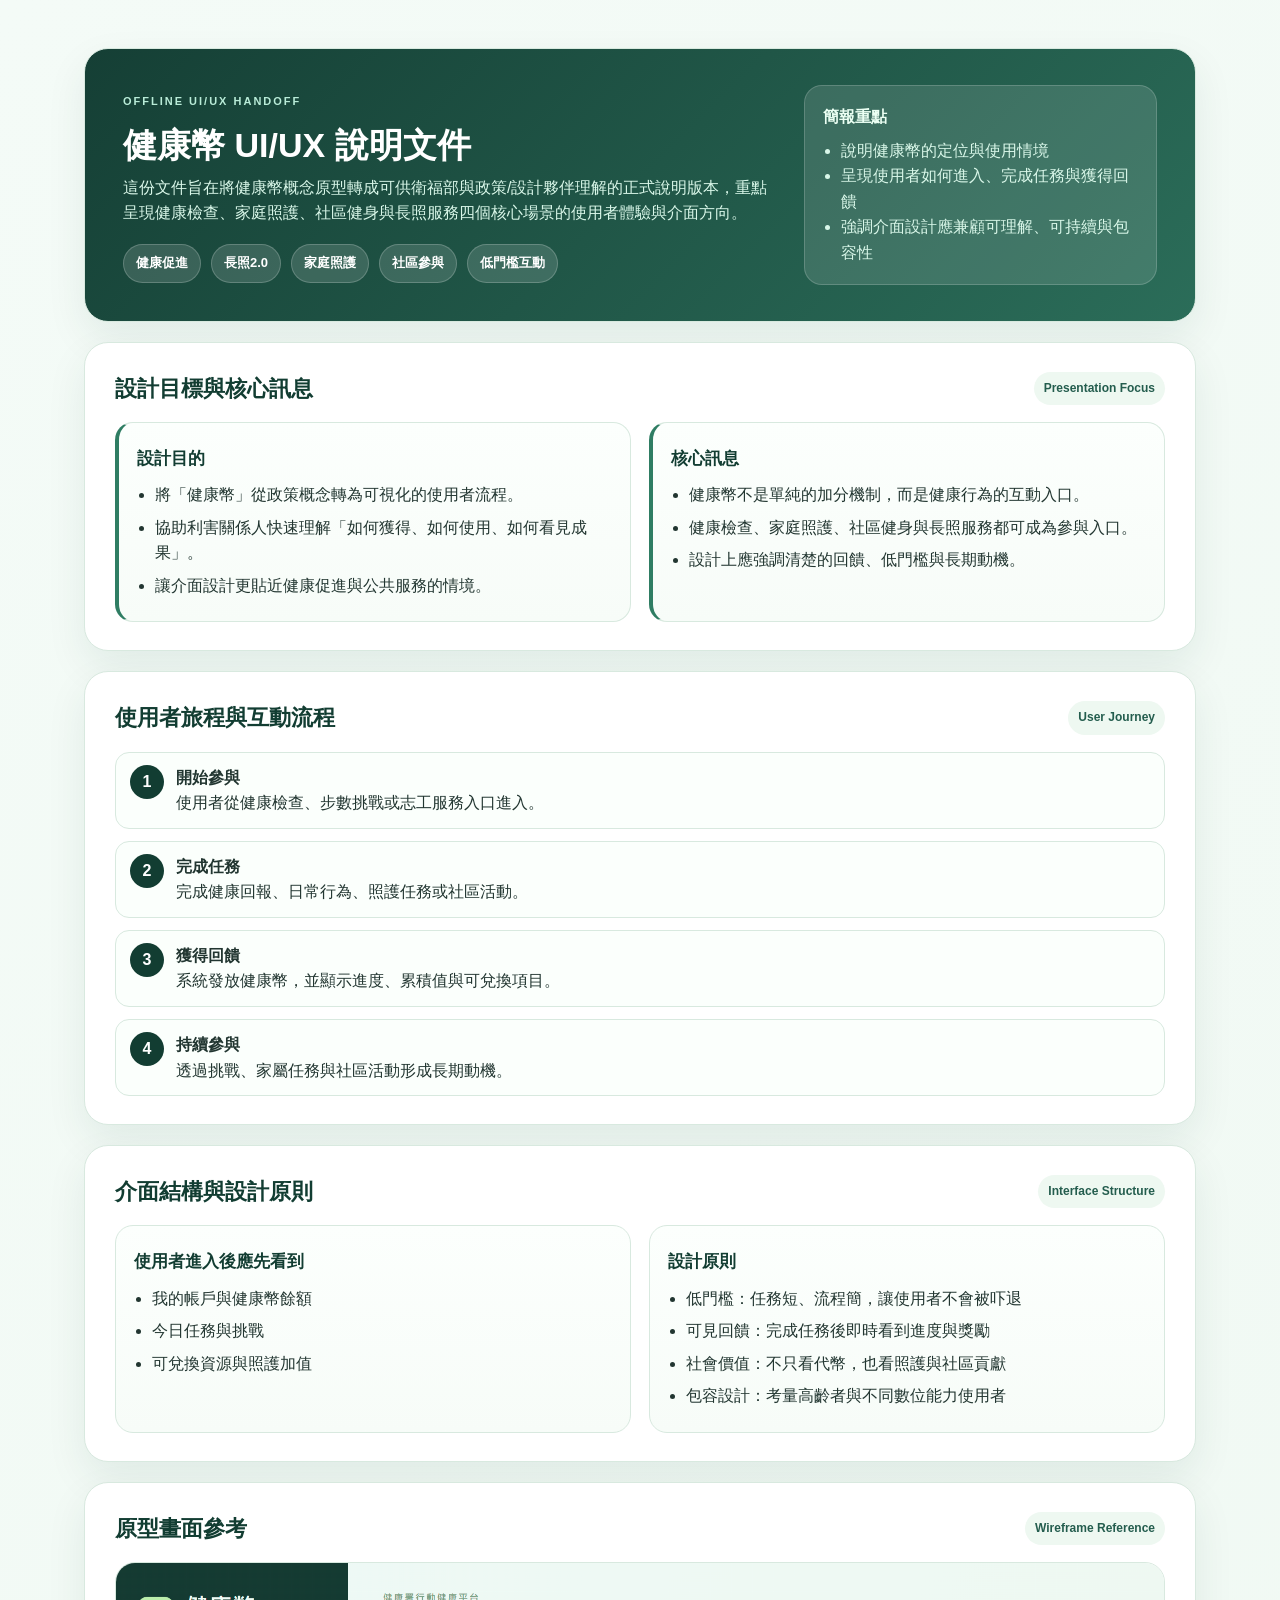
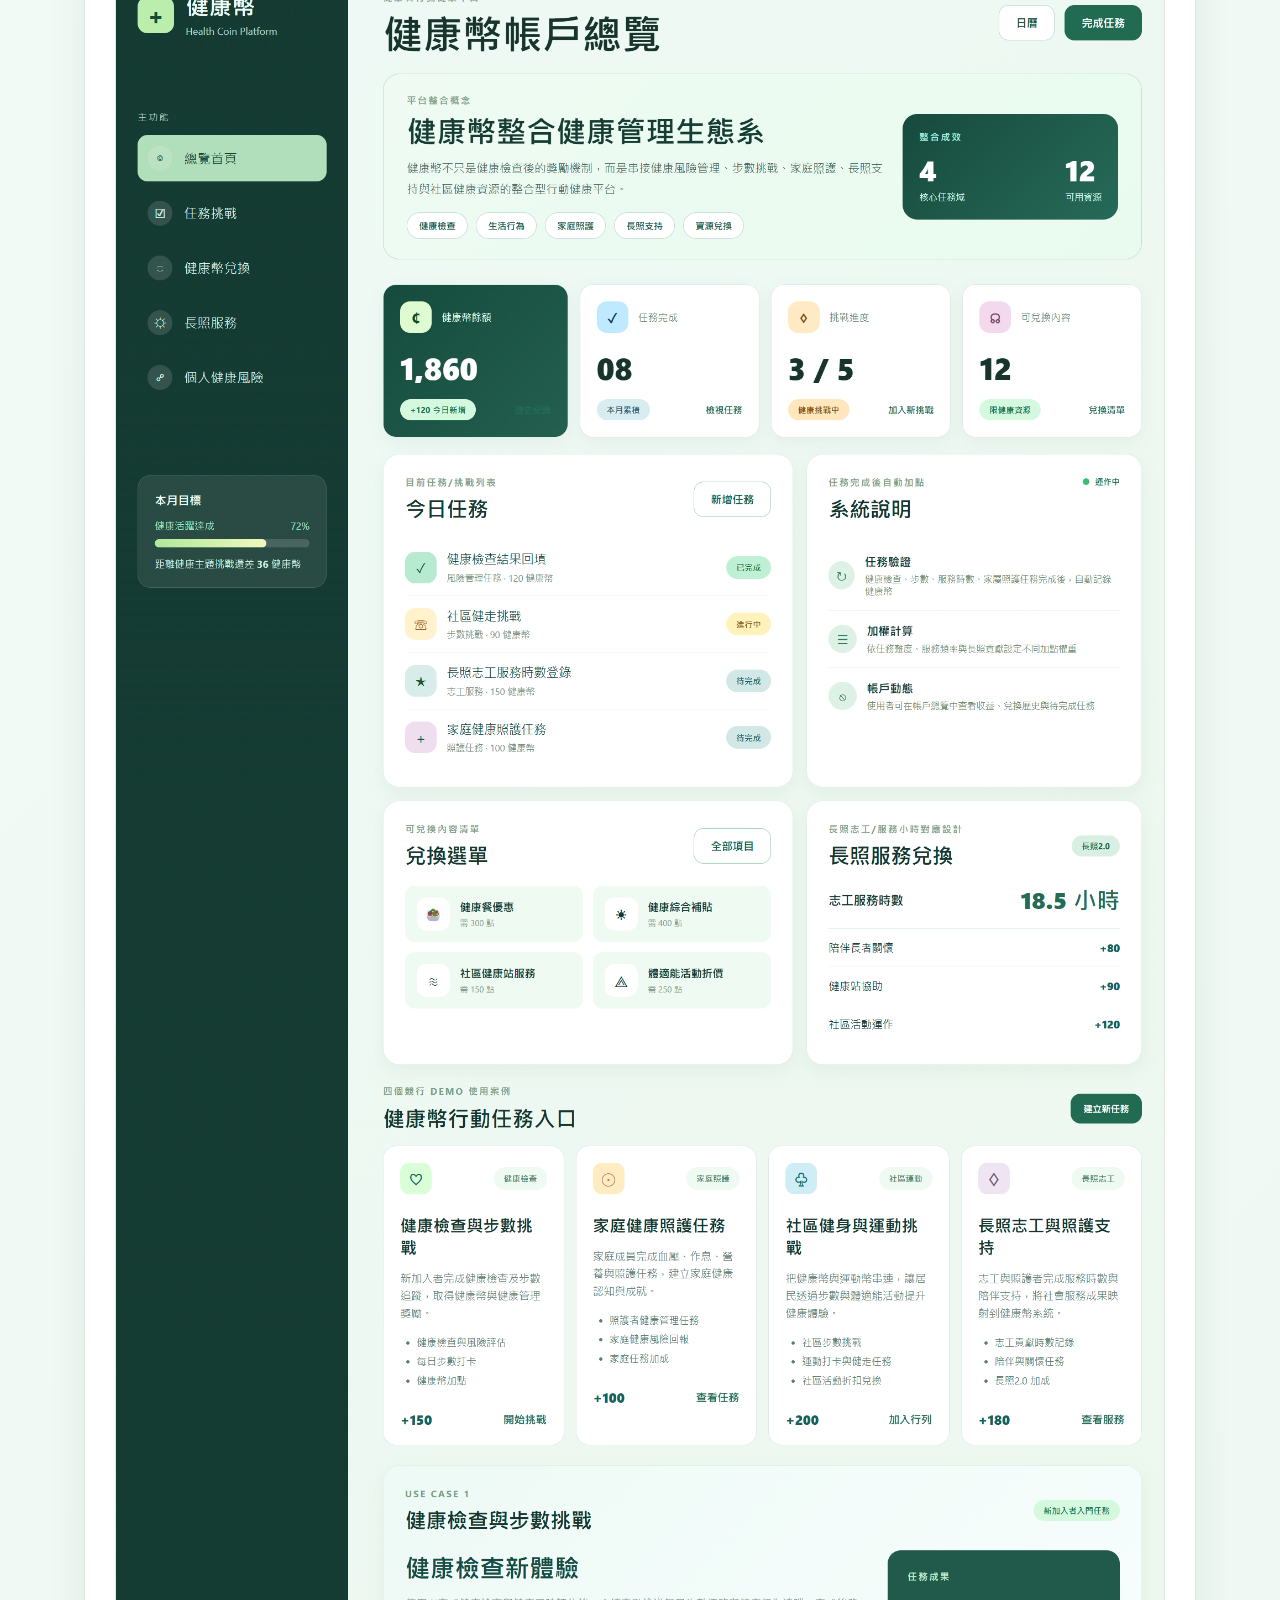
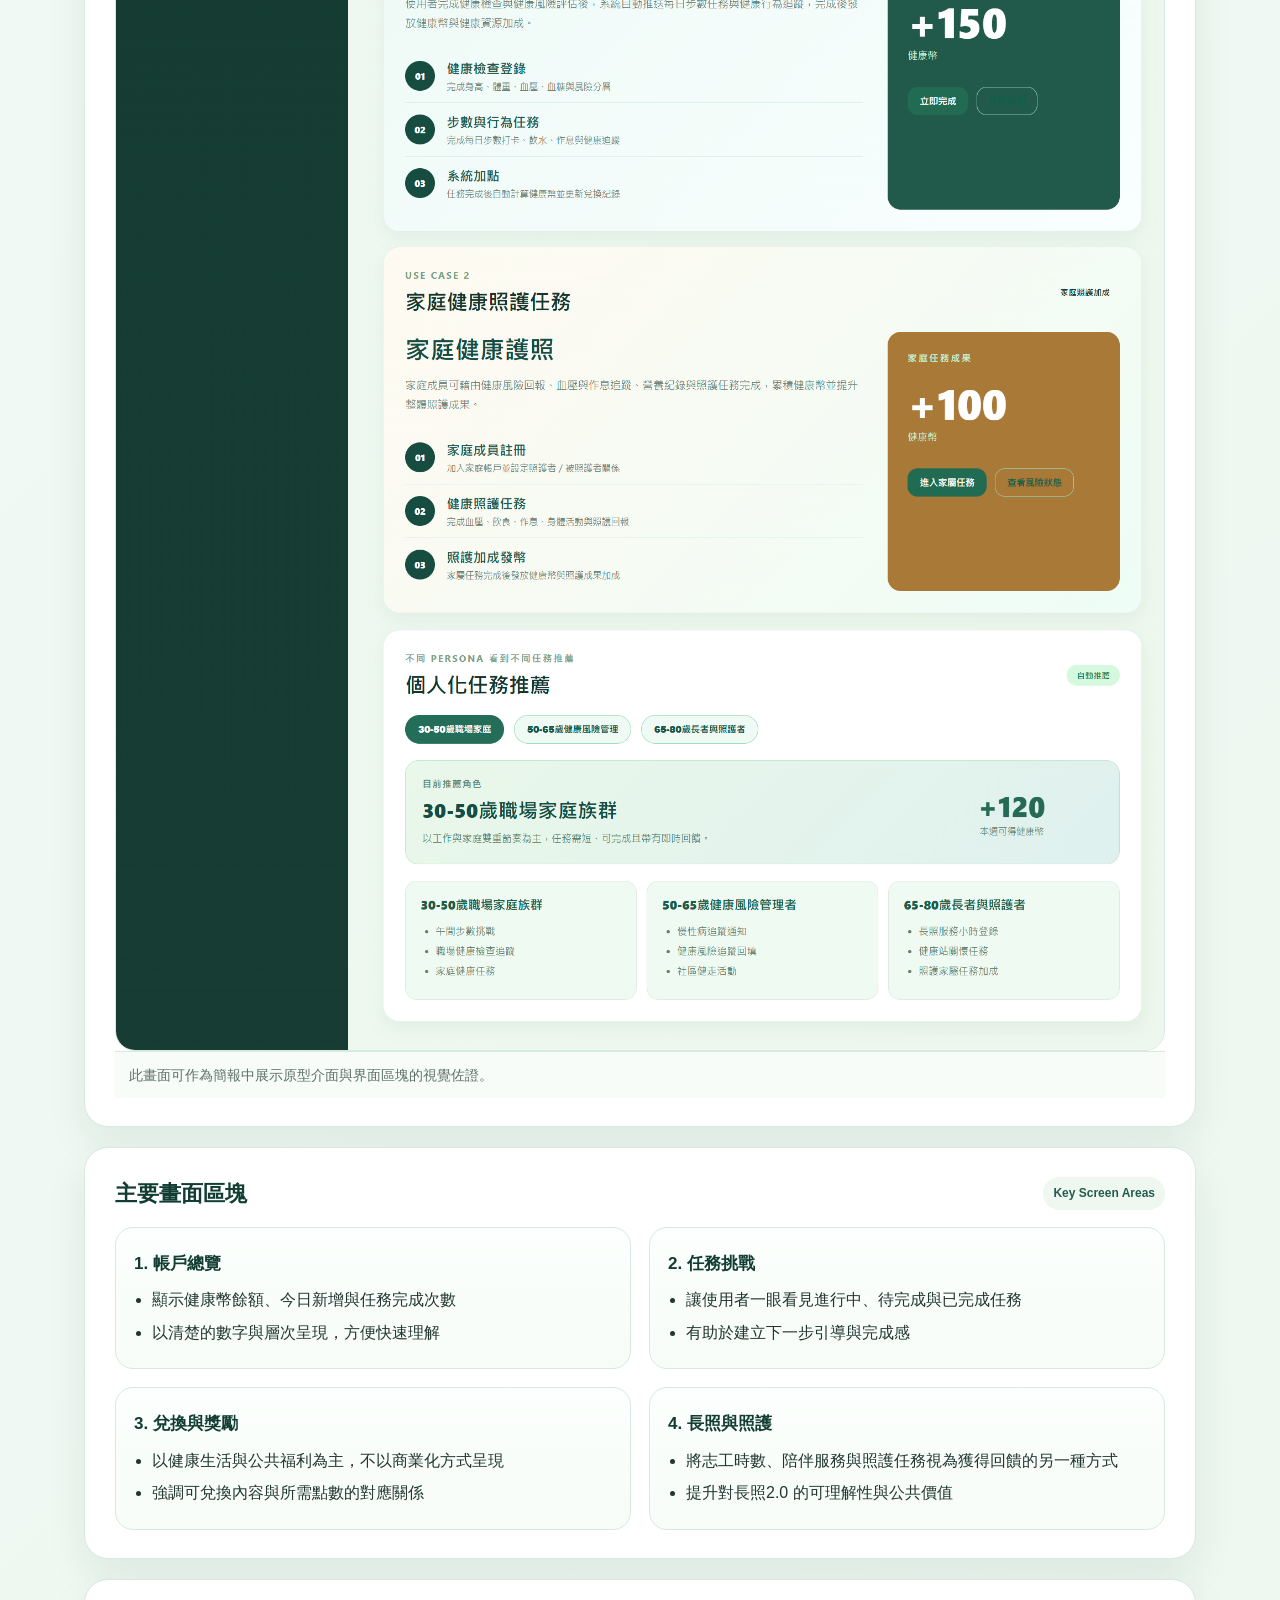
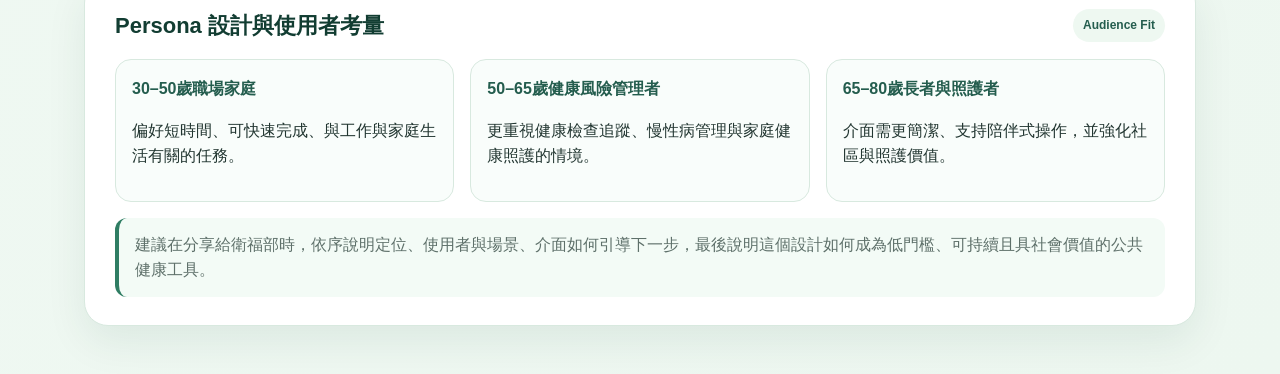
==== ui_ux_handoff.html @ e42b2fb1 "add UI/UX handover doc" ====
<!DOCTYPE html>
<html lang="zh-Hant">
<head>
  <meta charset="UTF-8" />
  <meta name="viewport" content="width=device-width, initial-scale=1.0" />
  <title>健康幣 UI/UX 說明文件</title>
  <style>
    :root {
      --green-900: #123d32;
      --green-700: #245d4e;
      --green-500: #2f7d63;
      --green-300: #9ed7bc;
      --green-100: #eef8f1;
      --text: #223631;
      --muted: #5e706a;
      --line: #d8e9df;
      --shadow: 0 16px 40px rgba(18, 61, 50, 0.08);
    }

    * { box-sizing: border-box; }
    body {
      margin: 0;
      font-family: "Segoe UI", "Microsoft JhengHei", Arial, sans-serif;
      color: var(--text);
      background: linear-gradient(135deg, #f4fbf7 0%, #edf7f0 100%);
      line-height: 1.6;
    }

    .page {
      max-width: 1160px;
      margin: 0 auto;
      padding: 28px 24px 48px;
    }

    .slide {
      background: white;
      border: 1px solid var(--line);
      border-radius: 24px;
      box-shadow: var(--shadow);
      padding: 28px 30px;
      margin-top: 20px;
    }

    .hero {
      background: linear-gradient(135deg, #153f35 0%, #2b6d59 100%);
      color: white;
      padding: 36px 38px;
      display: grid;
      grid-template-columns: 1.3fr 0.7fr;
      gap: 24px;
      align-items: center;
    }

    .hero h1 {
      margin: 6px 0 10px;
      font-size: 34px;
      line-height: 1.18;
    }

    .hero p {
      margin: 0;
      color: #d9f7e9;
      font-size: 16px;
      max-width: 760px;
    }

    .eyebrow {
      display: inline-block;
      font-size: 11px;
      font-weight: 800;
      letter-spacing: 2px;
      text-transform: uppercase;
      color: #b9ecd8;
      margin-bottom: 8px;
    }

    .hero-tags {
      display: flex;
      flex-wrap: wrap;
      gap: 10px;
      margin-top: 18px;
    }

    .tag {
      display: inline-block;
      padding: 8px 12px;
      border-radius: 999px;
      background: rgba(255,255,255,0.14);
      border: 1px solid rgba(255,255,255,0.2);
      font-size: 13px;
      font-weight: 700;
    }

    .hero-card {
      background: rgba(255,255,255,0.12);
      border: 1px solid rgba(255,255,255,0.18);
      border-radius: 18px;
      padding: 18px;
    }

    .hero-card h3 {
      margin: 0 0 8px;
      font-size: 16px;
      color: #ebfff3;
    }

    .hero-card ul {
      margin: 0;
      padding-left: 18px;
      color: #d9f7e9;
    }

    .section-title {
      display: flex;
      align-items: center;
      justify-content: space-between;
      gap: 12px;
      margin-bottom: 16px;
    }

    .section-title h2 {
      margin: 0;
      font-size: 22px;
      color: var(--green-900);
    }

    .section-title .pill {
      display: inline-flex;
      align-items: center;
      padding: 7px 10px;
      border-radius: 999px;
      background: var(--green-100);
      color: var(--green-700);
      font-size: 12px;
      font-weight: 800;
    }

    .grid-2 {
      display: grid;
      gap: 18px;
      grid-template-columns: repeat(2, minmax(0, 1fr));
    }

    .grid-3 {
      display: grid;
      gap: 16px;
      grid-template-columns: repeat(3, minmax(0, 1fr));
    }

    .card {
      border-radius: 18px;
      border: 1px solid var(--line);
      background: linear-gradient(180deg, #fcfffd 0%, #f7fcf8 100%);
      padding: 18px 18px 16px;
    }

    .card h3 {
      margin: 4px 0 10px;
      font-size: 17px;
      color: var(--green-900);
    }

    .card ul { padding-left: 18px; margin: 0; }
    .card li { margin-bottom: 7px; }

    .accent {
      border-left: 4px solid var(--green-500);
    }

    .timeline {
      display: grid;
      gap: 12px;
      margin-top: 6px;
    }

    .timeline-step {
      display: flex;
      gap: 12px;
      align-items: flex-start;
      padding: 12px 14px;
      border-radius: 14px;
      background: #fbfffc;
      border: 1px solid var(--line);
    }

    .step-no {
      width: 34px;
      height: 34px;
      border-radius: 50%;
      display: inline-flex;
      align-items: center;
      justify-content: center;
      background: var(--green-900);
      color: white;
      font-weight: 800;
      flex-shrink: 0;
    }

    .screenshot-wrap {
      margin-top: 10px;
      border-radius: 20px;
      overflow: hidden;
      border: 1px solid var(--line);
      background: #f7fcf8;
    }

    .screenshot-wrap img {
      display: block;
      width: 100%;
      height: auto;
    }

    .caption {
      padding: 12px 14px;
      color: var(--muted);
      font-size: 14px;
      background: #f7fcf8;
      border-top: 1px solid var(--line);
    }

    .persona-card {
      border-radius: 16px;
      padding: 16px;
      background: #f9fdfb;
      border: 1px solid var(--line);
    }

    .persona-card strong { color: var(--green-700); }

    .note {
      margin-top: 16px;
      padding: 14px 16px;
      border-left: 4px solid var(--green-500);
      background: #f3fbf6;
      border-radius: 12px;
      color: var(--muted);
    }

    @media print {
      body { background: white; }
      .page { max-width: none; padding: 0; }
      .slide { box-shadow: none; }
    }
  </style>
</head>
<body>
  <div class="page">
    <section class="slide hero">
      <div>
        <div class="eyebrow">Offline UI/UX Handoff</div>
        <h1>健康幣 UI/UX 說明文件</h1>
        <p>這份文件旨在將健康幣概念原型轉成可供衛福部與政策/設計夥伴理解的正式說明版本，重點呈現健康檢查、家庭照護、社區健身與長照服務四個核心場景的使用者體驗與介面方向。</p>
        <div class="hero-tags">
          <span class="tag">健康促進</span>
          <span class="tag">長照2.0</span>
          <span class="tag">家庭照護</span>
          <span class="tag">社區參與</span>
          <span class="tag">低門檻互動</span>
        </div>
      </div>
      <div class="hero-card">
        <h3>簡報重點</h3>
        <ul>
          <li>說明健康幣的定位與使用情境</li>
          <li>呈現使用者如何進入、完成任務與獲得回饋</li>
          <li>強調介面設計應兼顧可理解、可持續與包容性</li>
        </ul>
      </div>
    </section>

    <section class="slide">
      <div class="section-title">
        <h2>設計目標與核心訊息</h2>
        <span class="pill">Presentation Focus</span>
      </div>
      <div class="grid-2">
        <div class="card accent">
          <h3>設計目的</h3>
          <ul>
            <li>將「健康幣」從政策概念轉為可視化的使用者流程。</li>
            <li>協助利害關係人快速理解「如何獲得、如何使用、如何看見成果」。</li>
            <li>讓介面設計更貼近健康促進與公共服務的情境。</li>
          </ul>
        </div>
        <div class="card accent">
          <h3>核心訊息</h3>
          <ul>
            <li>健康幣不是單純的加分機制，而是健康行為的互動入口。</li>
            <li>健康檢查、家庭照護、社區健身與長照服務都可成為參與入口。</li>
            <li>設計上應強調清楚的回饋、低門檻與長期動機。</li>
          </ul>
        </div>
      </div>
    </section>

    <section class="slide">
      <div class="section-title">
        <h2>使用者旅程與互動流程</h2>
        <span class="pill">User Journey</span>
      </div>
      <div class="timeline">
        <div class="timeline-step">
          <span class="step-no">1</span>
          <div><strong>開始參與</strong><br />使用者從健康檢查、步數挑戰或志工服務入口進入。</div>
        </div>
        <div class="timeline-step">
          <span class="step-no">2</span>
          <div><strong>完成任務</strong><br />完成健康回報、日常行為、照護任務或社區活動。</div>
        </div>
        <div class="timeline-step">
          <span class="step-no">3</span>
          <div><strong>獲得回饋</strong><br />系統發放健康幣，並顯示進度、累積值與可兌換項目。</div>
        </div>
        <div class="timeline-step">
          <span class="step-no">4</span>
          <div><strong>持續參與</strong><br />透過挑戰、家屬任務與社區活動形成長期動機。</div>
        </div>
      </div>
    </section>

    <section class="slide">
      <div class="section-title">
        <h2>介面結構與設計原則</h2>
        <span class="pill">Interface Structure</span>
      </div>
      <div class="grid-2">
        <div class="card">
          <h3>使用者進入後應先看到</h3>
          <ul>
            <li>我的帳戶與健康幣餘額</li>
            <li>今日任務與挑戰</li>
            <li>可兌換資源與照護加值</li>
          </ul>
        </div>
        <div class="card">
          <h3>設計原則</h3>
          <ul>
            <li>低門檻：任務短、流程簡，讓使用者不會被吓退</li>
            <li>可見回饋：完成任務後即時看到進度與獎勵</li>
            <li>社會價值：不只看代幣，也看照護與社區貢獻</li>
            <li>包容設計：考量高齡者與不同數位能力使用者</li>
          </ul>
        </div>
      </div>
    </section>

    <section class="slide">
      <div class="section-title">
        <h2>原型畫面參考</h2>
        <span class="pill">Wireframe Reference</span>
      </div>
      <div class="screenshot-wrap">
        <img src="assets/demo_wireframe.png" alt="健康幣 demo wireframe 畫面" />
      </div>
      <div class="caption">此畫面可作為簡報中展示原型介面與界面區塊的視覺佐證。</div>
    </section>

    <section class="slide">
      <div class="section-title">
        <h2>主要畫面區塊</h2>
        <span class="pill">Key Screen Areas</span>
      </div>
      <div class="grid-2">
        <div class="card">
          <h3>1. 帳戶總覽</h3>
          <ul>
            <li>顯示健康幣餘額、今日新增與任務完成次數</li>
            <li>以清楚的數字與層次呈現，方便快速理解</li>
          </ul>
        </div>
        <div class="card">
          <h3>2. 任務挑戰</h3>
          <ul>
            <li>讓使用者一眼看見進行中、待完成與已完成任務</li>
            <li>有助於建立下一步引導與完成感</li>
          </ul>
        </div>
        <div class="card">
          <h3>3. 兌換與獎勵</h3>
          <ul>
            <li>以健康生活與公共福利為主，不以商業化方式呈現</li>
            <li>強調可兌換內容與所需點數的對應關係</li>
          </ul>
        </div>
        <div class="card">
          <h3>4. 長照與照護</h3>
          <ul>
            <li>將志工時數、陪伴服務與照護任務視為獲得回饋的另一種方式</li>
            <li>提升對長照2.0 的可理解性與公共價值</li>
          </ul>
        </div>
      </div>
    </section>

    <section class="slide">
      <div class="section-title">
        <h2>Persona 設計與使用者考量</h2>
        <span class="pill">Audience Fit</span>
      </div>
      <div class="grid-3">
        <div class="persona-card">
          <strong>30–50歲職場家庭</strong>
          <p>偏好短時間、可快速完成、與工作與家庭生活有關的任務。</p>
        </div>
        <div class="persona-card">
          <strong>50–65歲健康風險管理者</strong>
          <p>更重視健康檢查追蹤、慢性病管理與家庭健康照護的情境。</p>
        </div>
        <div class="persona-card">
          <strong>65–80歲長者與照護者</strong>
          <p>介面需更簡潔、支持陪伴式操作，並強化社區與照護價值。</p>
        </div>
      </div>

      <div class="note">
        建議在分享給衛福部時，依序說明定位、使用者與場景、介面如何引導下一步，最後說明這個設計如何成為低門檻、可持續且具社會價值的公共健康工具。
      </div>
    </section>
  </div>
</body>
</html>
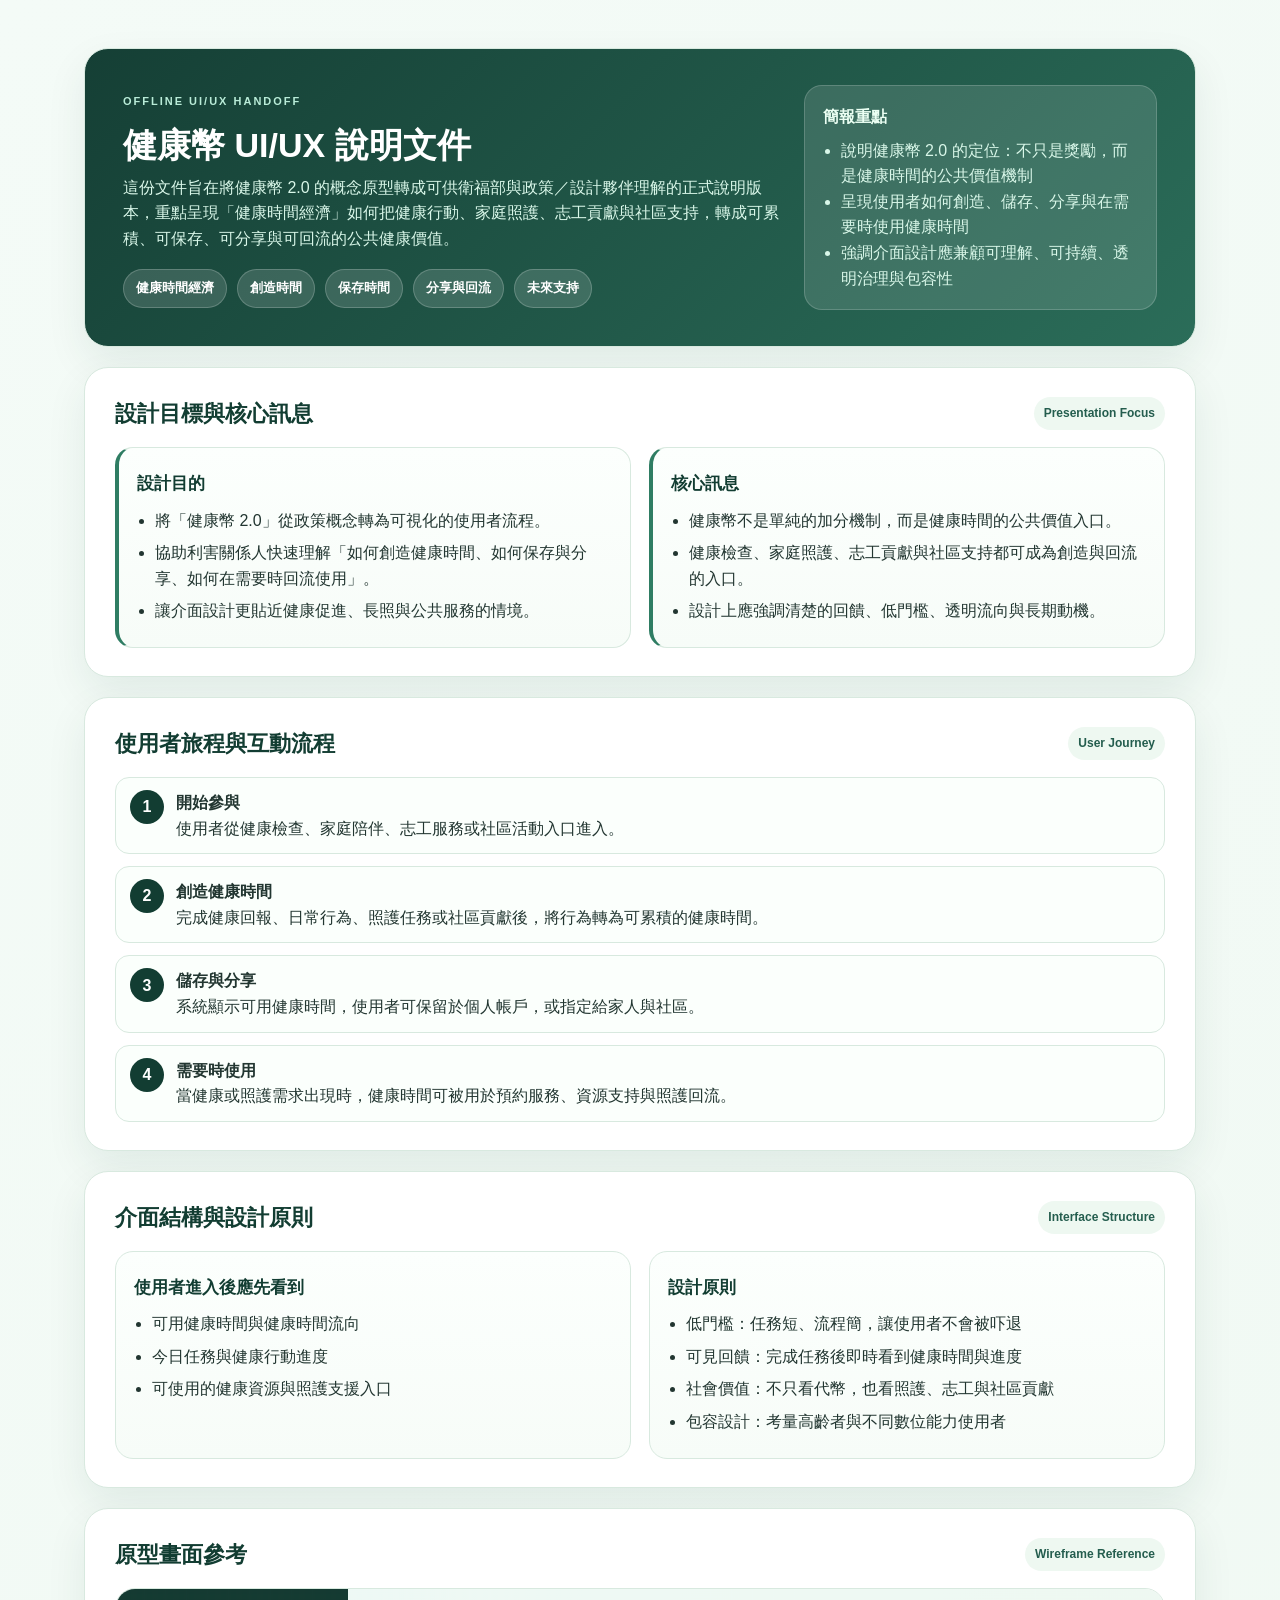
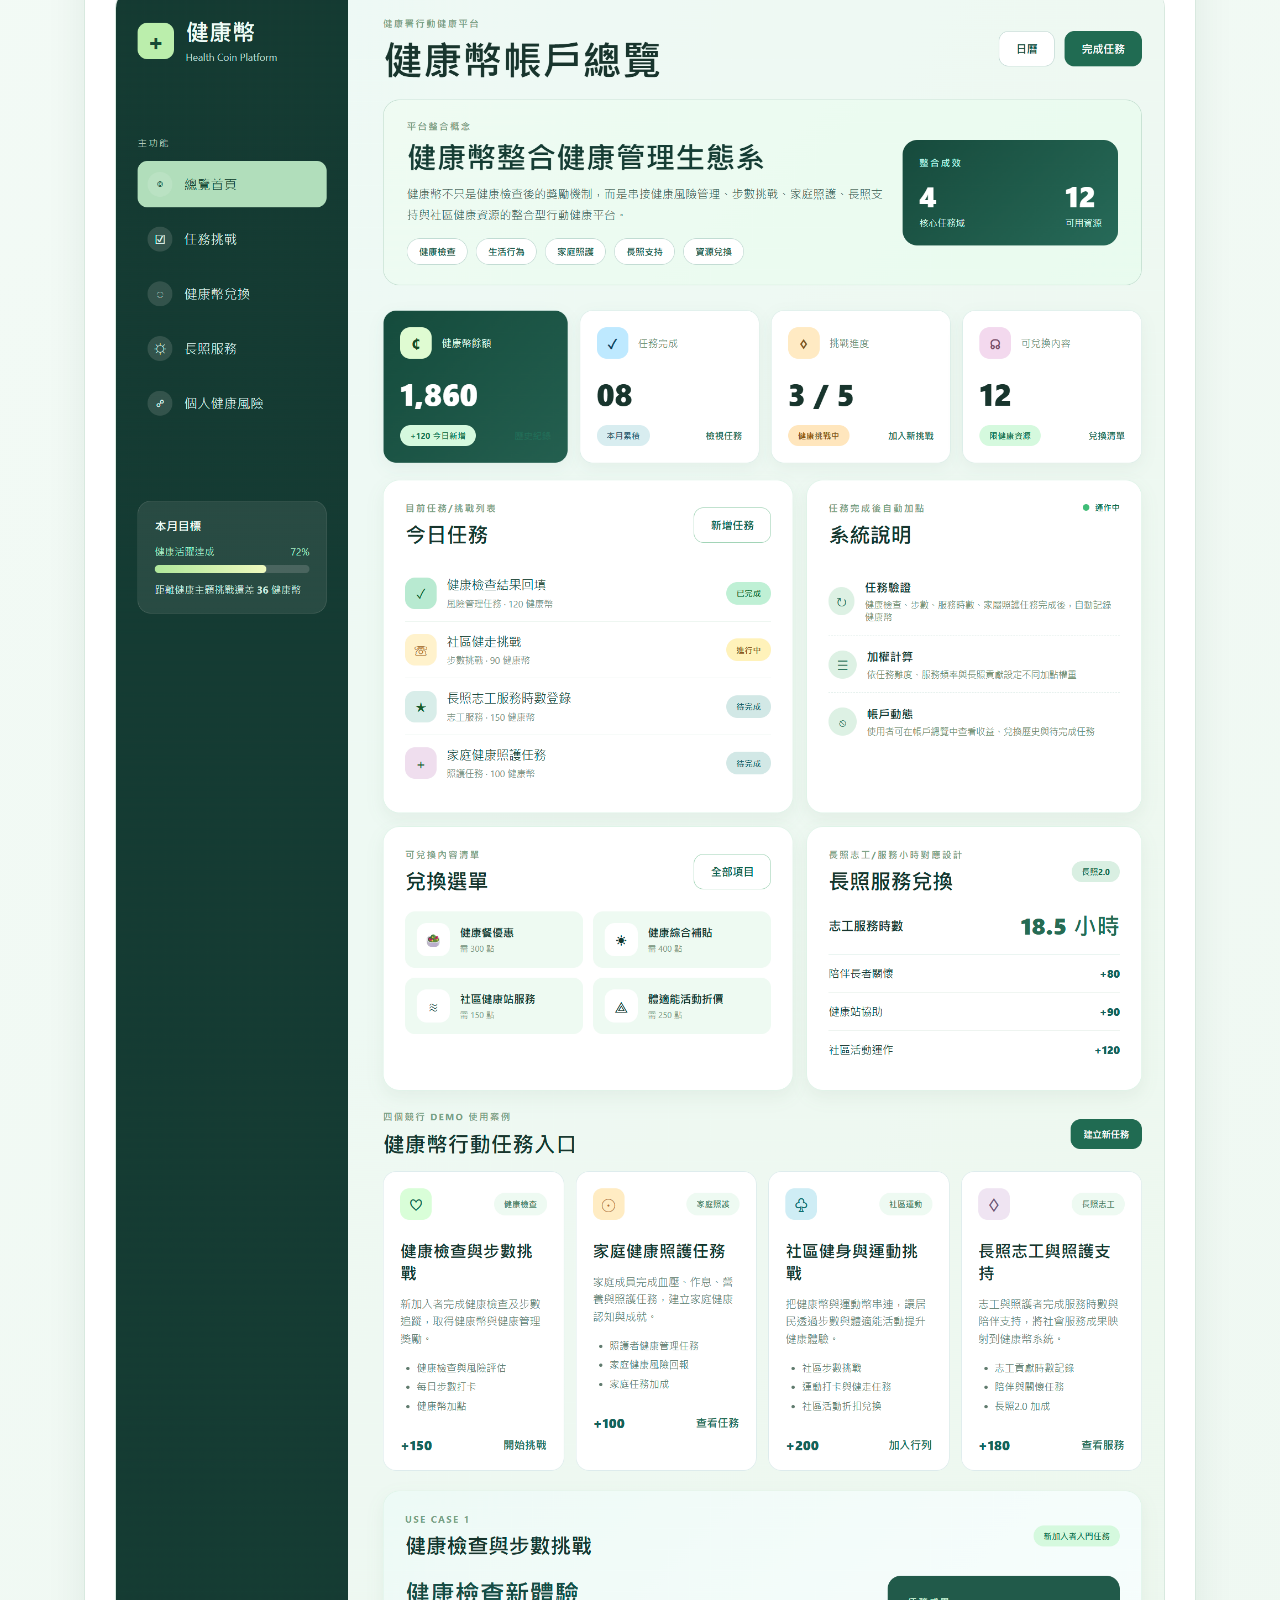
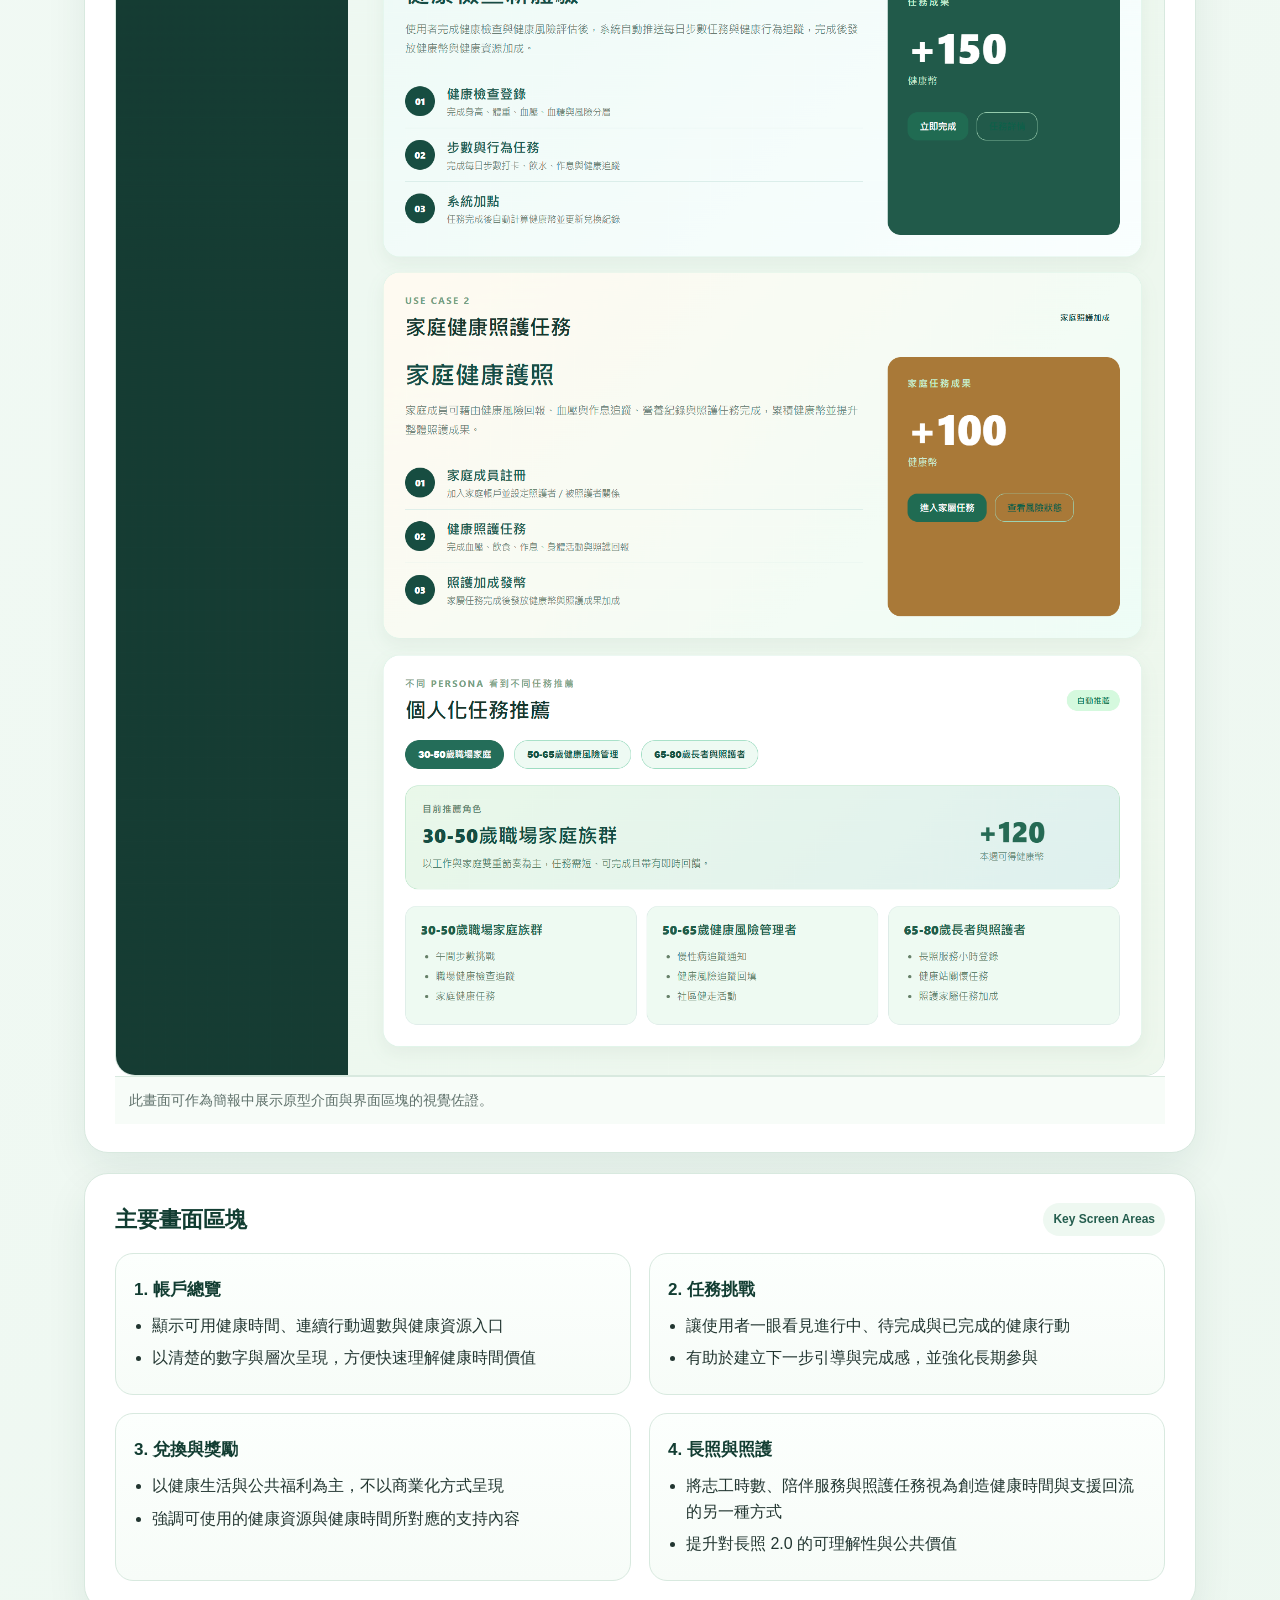
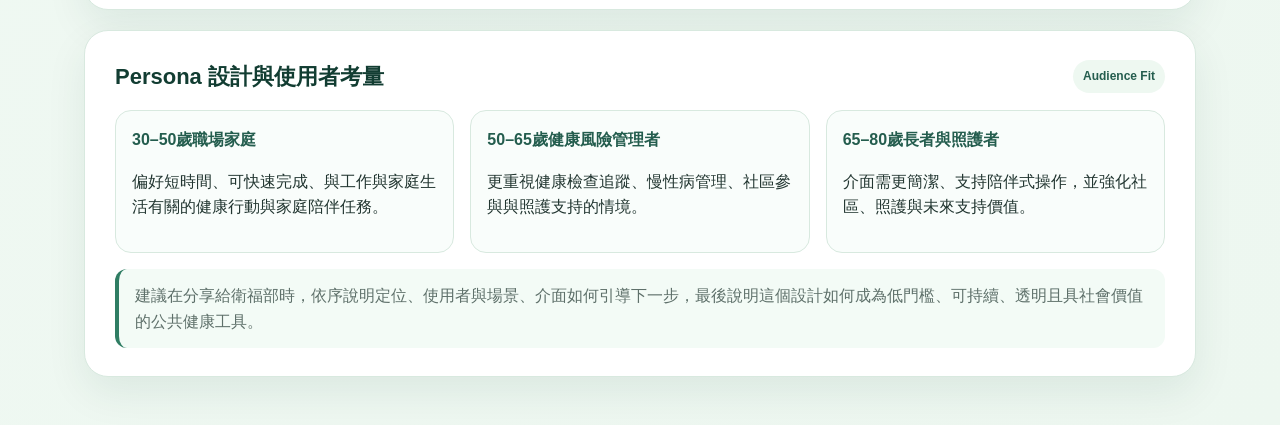
==== commit 5e383094: "update to v2" ====
--- a/ui_ux_handoff.html
+++ b/ui_ux_handoff.html
@@ -249,21 +249,21 @@
       <div>
         <div class="eyebrow">Offline UI/UX Handoff</div>
         <h1>健康幣 UI/UX 說明文件</h1>
-        <p>這份文件旨在將健康幣概念原型轉成可供衛福部與政策/設計夥伴理解的正式說明版本，重點呈現健康檢查、家庭照護、社區健身與長照服務四個核心場景的使用者體驗與介面方向。</p>
+        <p>這份文件旨在將健康幣 2.0 的概念原型轉成可供衛福部與政策／設計夥伴理解的正式說明版本，重點呈現「健康時間經濟」如何把健康行動、家庭照護、志工貢獻與社區支持，轉成可累積、可保存、可分享與可回流的公共健康價值。</p>
         <div class="hero-tags">
-          <span class="tag">健康促進</span>
-          <span class="tag">長照2.0</span>
-          <span class="tag">家庭照護</span>
-          <span class="tag">社區參與</span>
-          <span class="tag">低門檻互動</span>
+          <span class="tag">健康時間經濟</span>
+          <span class="tag">創造時間</span>
+          <span class="tag">保存時間</span>
+          <span class="tag">分享與回流</span>
+          <span class="tag">未來支持</span>
         </div>
       </div>
       <div class="hero-card">
         <h3>簡報重點</h3>
         <ul>
-          <li>說明健康幣的定位與使用情境</li>
-          <li>呈現使用者如何進入、完成任務與獲得回饋</li>
-          <li>強調介面設計應兼顧可理解、可持續與包容性</li>
+          <li>說明健康幣 2.0 的定位：不只是獎勵，而是健康時間的公共價值機制</li>
+          <li>呈現使用者如何創造、儲存、分享與在需要時使用健康時間</li>
+          <li>強調介面設計應兼顧可理解、可持續、透明治理與包容性</li>
         </ul>
       </div>
     </section>
@@ -277,17 +277,17 @@
         <div class="card accent">
           <h3>設計目的</h3>
           <ul>
-            <li>將「健康幣」從政策概念轉為可視化的使用者流程。</li>
-            <li>協助利害關係人快速理解「如何獲得、如何使用、如何看見成果」。</li>
-            <li>讓介面設計更貼近健康促進與公共服務的情境。</li>
+            <li>將「健康幣 2.0」從政策概念轉為可視化的使用者流程。</li>
+            <li>協助利害關係人快速理解「如何創造健康時間、如何保存與分享、如何在需要時回流使用」。</li>
+            <li>讓介面設計更貼近健康促進、長照與公共服務的情境。</li>
           </ul>
         </div>
         <div class="card accent">
           <h3>核心訊息</h3>
           <ul>
-            <li>健康幣不是單純的加分機制，而是健康行為的互動入口。</li>
-            <li>健康檢查、家庭照護、社區健身與長照服務都可成為參與入口。</li>
-            <li>設計上應強調清楚的回饋、低門檻與長期動機。</li>
+            <li>健康幣不是單純的加分機制，而是健康時間的公共價值入口。</li>
+            <li>健康檢查、家庭照護、志工貢獻與社區支持都可成為創造與回流的入口。</li>
+            <li>設計上應強調清楚的回饋、低門檻、透明流向與長期動機。</li>
           </ul>
         </div>
       </div>
@@ -301,19 +301,19 @@
       <div class="timeline">
         <div class="timeline-step">
           <span class="step-no">1</span>
-          <div><strong>開始參與</strong><br />使用者從健康檢查、步數挑戰或志工服務入口進入。</div>
+          <div><strong>開始參與</strong><br />使用者從健康檢查、家庭陪伴、志工服務或社區活動入口進入。</div>
         </div>
         <div class="timeline-step">
           <span class="step-no">2</span>
-          <div><strong>完成任務</strong><br />完成健康回報、日常行為、照護任務或社區活動。</div>
+          <div><strong>創造健康時間</strong><br />完成健康回報、日常行為、照護任務或社區貢獻後，將行為轉為可累積的健康時間。</div>
         </div>
         <div class="timeline-step">
           <span class="step-no">3</span>
-          <div><strong>獲得回饋</strong><br />系統發放健康幣，並顯示進度、累積值與可兌換項目。</div>
+          <div><strong>儲存與分享</strong><br />系統顯示可用健康時間，使用者可保留於個人帳戶，或指定給家人與社區。</div>
         </div>
         <div class="timeline-step">
           <span class="step-no">4</span>
-          <div><strong>持續參與</strong><br />透過挑戰、家屬任務與社區活動形成長期動機。</div>
+          <div><strong>需要時使用</strong><br />當健康或照護需求出現時，健康時間可被用於預約服務、資源支持與照護回流。</div>
         </div>
       </div>
     </section>
@@ -327,17 +327,17 @@
         <div class="card">
           <h3>使用者進入後應先看到</h3>
           <ul>
-            <li>我的帳戶與健康幣餘額</li>
-            <li>今日任務與挑戰</li>
-            <li>可兌換資源與照護加值</li>
+            <li>可用健康時間與健康時間流向</li>
+            <li>今日任務與健康行動進度</li>
+            <li>可使用的健康資源與照護支援入口</li>
           </ul>
         </div>
         <div class="card">
           <h3>設計原則</h3>
           <ul>
             <li>低門檻：任務短、流程簡，讓使用者不會被吓退</li>
-            <li>可見回饋：完成任務後即時看到進度與獎勵</li>
-            <li>社會價值：不只看代幣，也看照護與社區貢獻</li>
+            <li>可見回饋：完成任務後即時看到健康時間與進度</li>
+            <li>社會價值：不只看代幣，也看照護、志工與社區貢獻</li>
             <li>包容設計：考量高齡者與不同數位能力使用者</li>
           </ul>
         </div>
@@ -364,29 +364,29 @@
         <div class="card">
           <h3>1. 帳戶總覽</h3>
           <ul>
-            <li>顯示健康幣餘額、今日新增與任務完成次數</li>
-            <li>以清楚的數字與層次呈現，方便快速理解</li>
+            <li>顯示可用健康時間、連續行動週數與健康資源入口</li>
+            <li>以清楚的數字與層次呈現，方便快速理解健康時間價值</li>
           </ul>
         </div>
         <div class="card">
           <h3>2. 任務挑戰</h3>
           <ul>
-            <li>讓使用者一眼看見進行中、待完成與已完成任務</li>
-            <li>有助於建立下一步引導與完成感</li>
+            <li>讓使用者一眼看見進行中、待完成與已完成的健康行動</li>
+            <li>有助於建立下一步引導與完成感，並強化長期參與</li>
           </ul>
         </div>
         <div class="card">
           <h3>3. 兌換與獎勵</h3>
           <ul>
             <li>以健康生活與公共福利為主，不以商業化方式呈現</li>
-            <li>強調可兌換內容與所需點數的對應關係</li>
+            <li>強調可使用的健康資源與健康時間所對應的支持內容</li>
           </ul>
         </div>
         <div class="card">
           <h3>4. 長照與照護</h3>
           <ul>
-            <li>將志工時數、陪伴服務與照護任務視為獲得回饋的另一種方式</li>
-            <li>提升對長照2.0 的可理解性與公共價值</li>
+            <li>將志工時數、陪伴服務與照護任務視為創造健康時間與支援回流的另一種方式</li>
+            <li>提升對長照 2.0 的可理解性與公共價值</li>
           </ul>
         </div>
       </div>
@@ -400,20 +400,20 @@
       <div class="grid-3">
         <div class="persona-card">
           <strong>30–50歲職場家庭</strong>
-          <p>偏好短時間、可快速完成、與工作與家庭生活有關的任務。</p>
+          <p>偏好短時間、可快速完成、與工作與家庭生活有關的健康行動與家庭陪伴任務。</p>
         </div>
         <div class="persona-card">
           <strong>50–65歲健康風險管理者</strong>
-          <p>更重視健康檢查追蹤、慢性病管理與家庭健康照護的情境。</p>
+          <p>更重視健康檢查追蹤、慢性病管理、社區參與與照護支持的情境。</p>
         </div>
         <div class="persona-card">
           <strong>65–80歲長者與照護者</strong>
-          <p>介面需更簡潔、支持陪伴式操作，並強化社區與照護價值。</p>
+          <p>介面需更簡潔、支持陪伴式操作，並強化社區、照護與未來支持價值。</p>
         </div>
       </div>
 
       <div class="note">
-        建議在分享給衛福部時，依序說明定位、使用者與場景、介面如何引導下一步，最後說明這個設計如何成為低門檻、可持續且具社會價值的公共健康工具。
+        建議在分享給衛福部時，依序說明定位、使用者與場景、介面如何引導下一步，最後說明這個設計如何成為低門檻、可持續、透明且具社會價值的公共健康工具。
       </div>
     </section>
   </div>
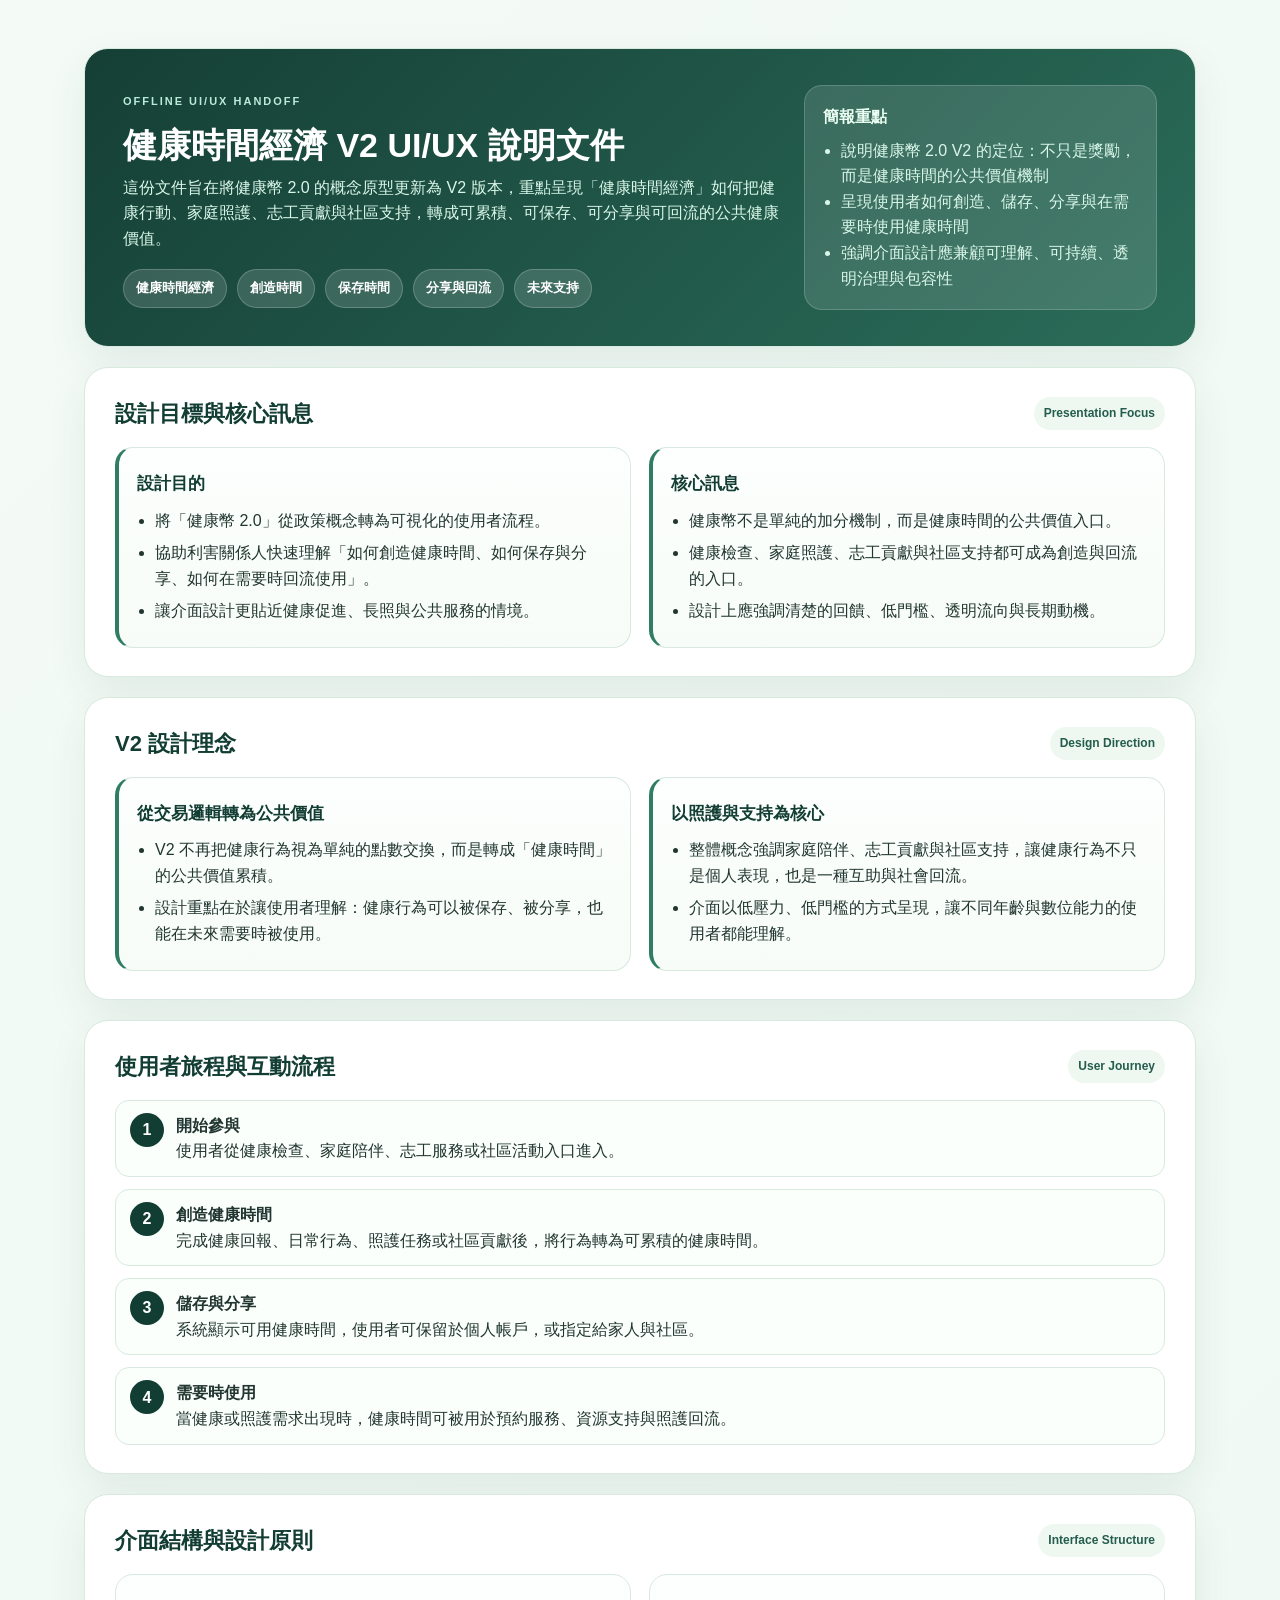
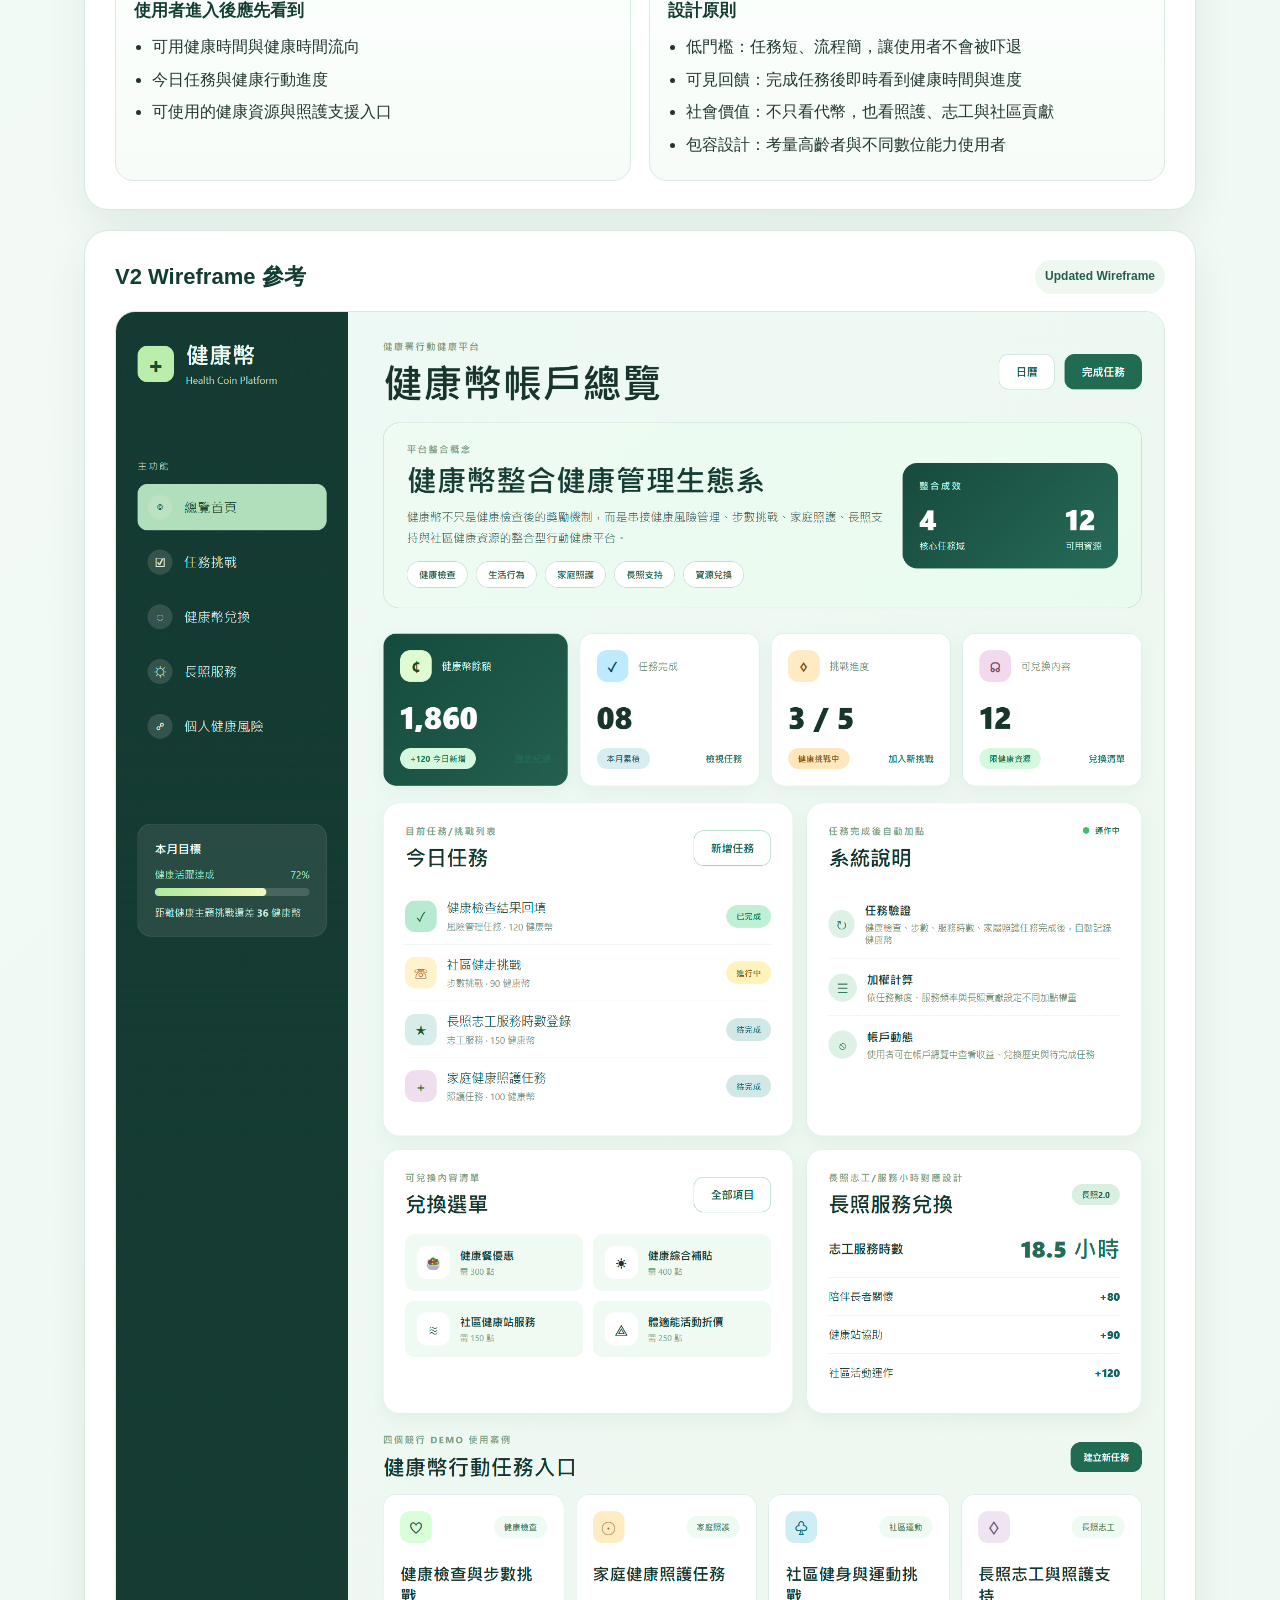
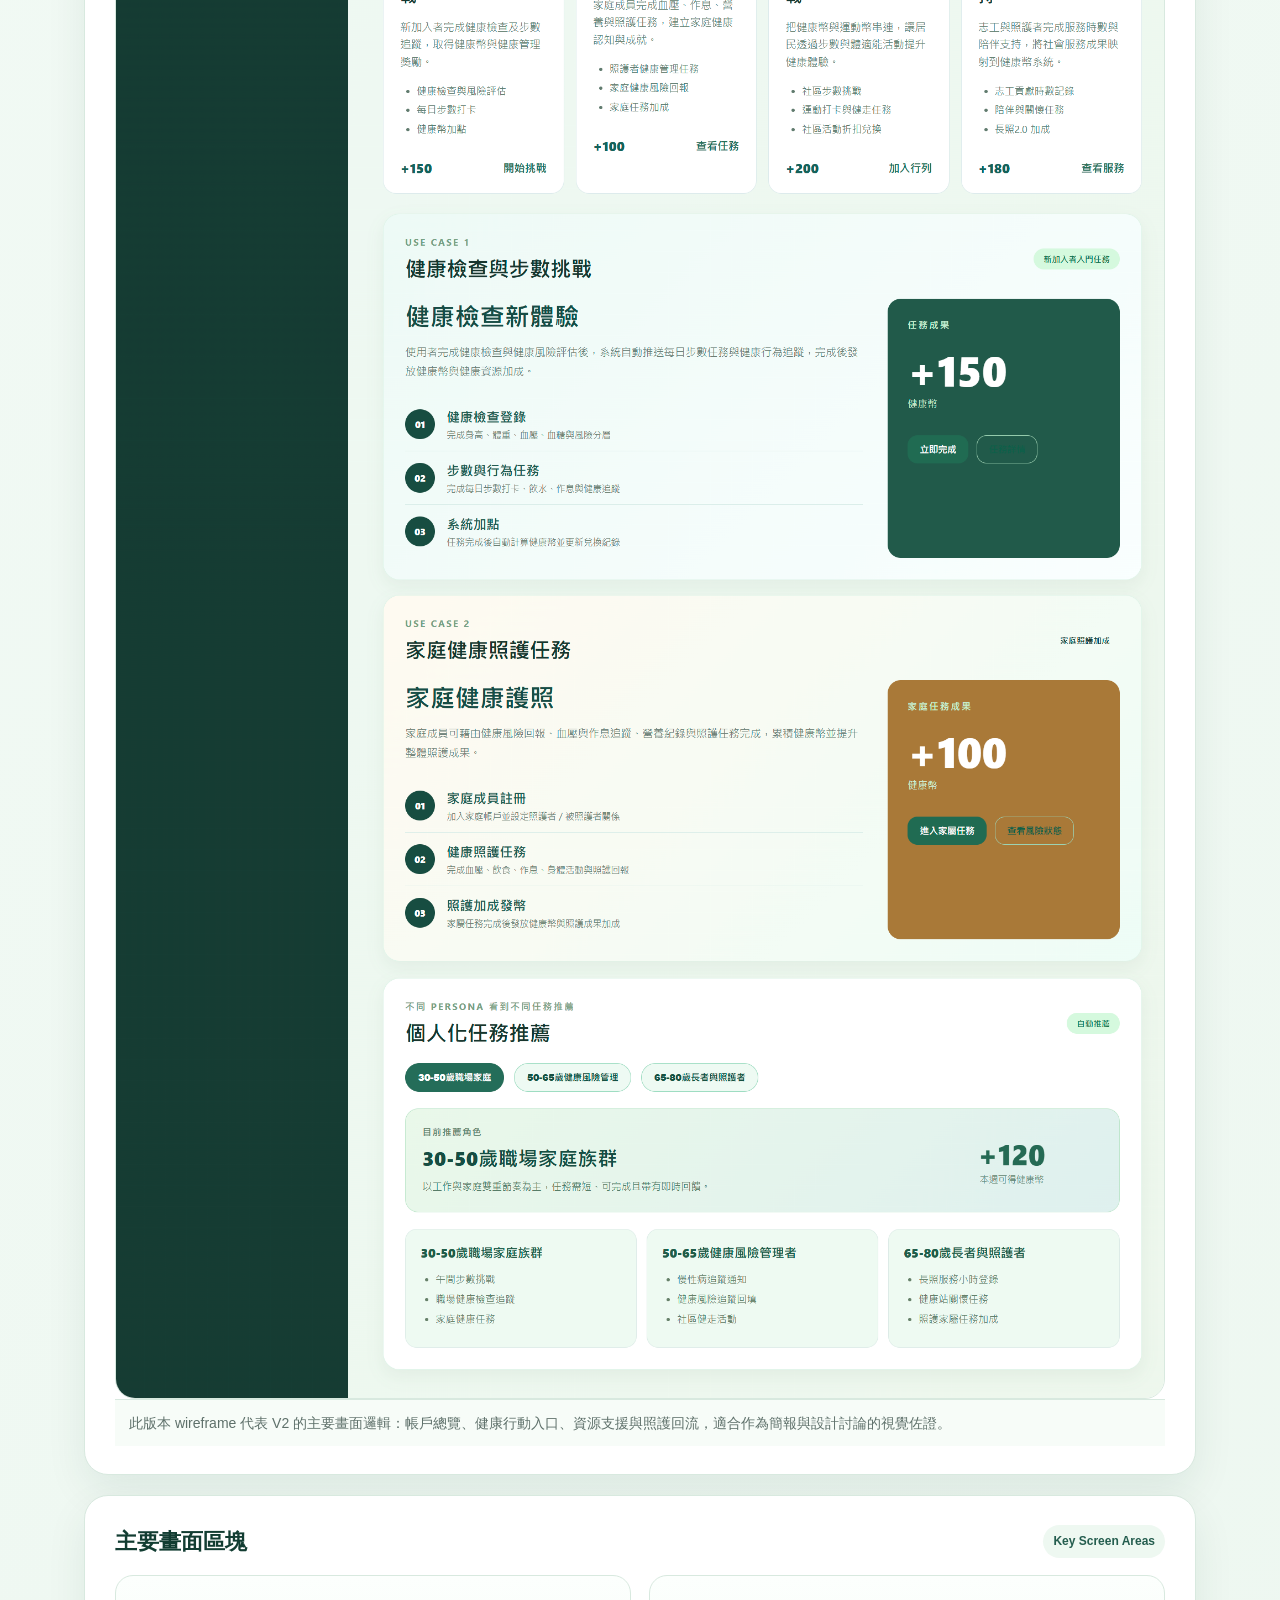
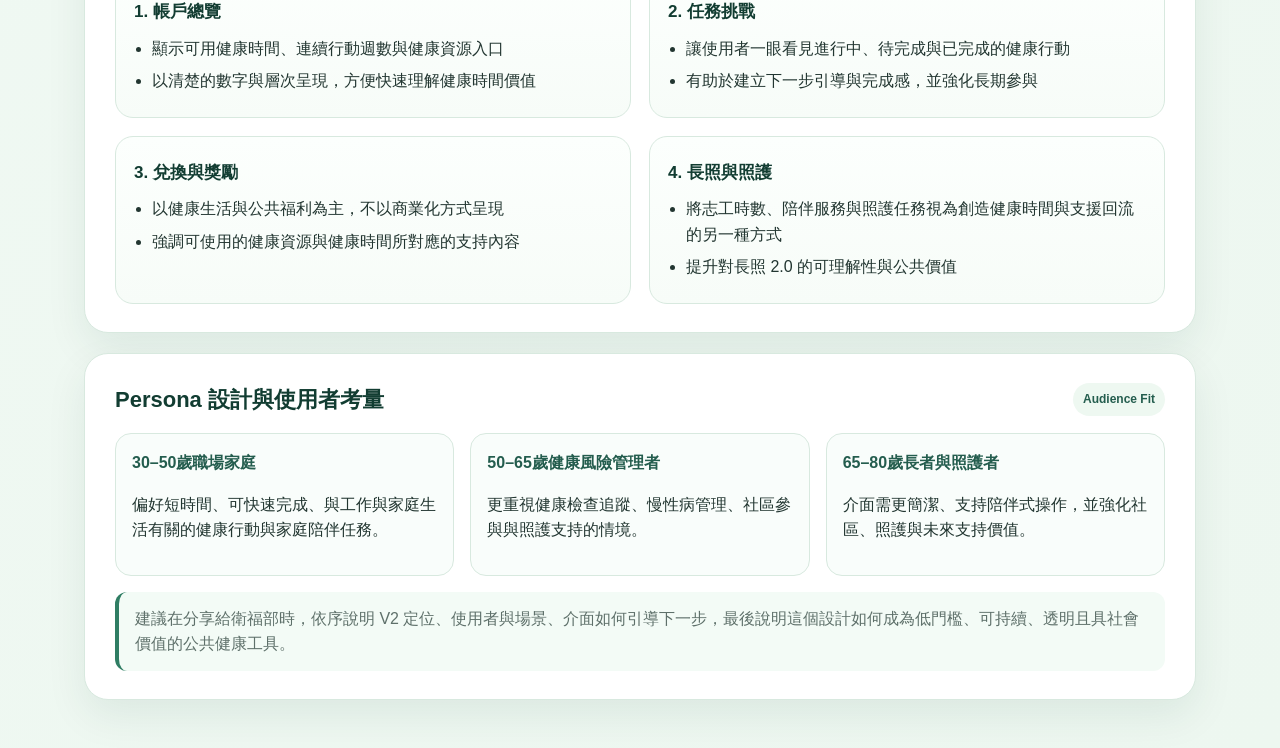
==== commit c7c246ee: "update UI/UX guide" ====
--- a/ui_ux_handoff.html
+++ b/ui_ux_handoff.html
@@ -3,7 +3,7 @@
 <head>
   <meta charset="UTF-8" />
   <meta name="viewport" content="width=device-width, initial-scale=1.0" />
-  <title>健康幣 UI/UX 說明文件</title>
+  <title>健康時間經濟 V2 UI/UX 說明文件</title>
   <style>
     :root {
       --green-900: #123d32;
@@ -248,8 +248,8 @@
     <section class="slide hero">
       <div>
         <div class="eyebrow">Offline UI/UX Handoff</div>
-        <h1>健康幣 UI/UX 說明文件</h1>
-        <p>這份文件旨在將健康幣 2.0 的概念原型轉成可供衛福部與政策／設計夥伴理解的正式說明版本，重點呈現「健康時間經濟」如何把健康行動、家庭照護、志工貢獻與社區支持，轉成可累積、可保存、可分享與可回流的公共健康價值。</p>
+        <h1>健康時間經濟 V2 UI/UX 說明文件</h1>
+        <p>這份文件旨在將健康幣 2.0 的概念原型更新為 V2 版本，重點呈現「健康時間經濟」如何把健康行動、家庭照護、志工貢獻與社區支持，轉成可累積、可保存、可分享與可回流的公共健康價值。</p>
         <div class="hero-tags">
           <span class="tag">健康時間經濟</span>
           <span class="tag">創造時間</span>
@@ -261,7 +261,7 @@
       <div class="hero-card">
         <h3>簡報重點</h3>
         <ul>
-          <li>說明健康幣 2.0 的定位：不只是獎勵，而是健康時間的公共價值機制</li>
+          <li>說明健康幣 2.0 V2 的定位：不只是獎勵，而是健康時間的公共價值機制</li>
           <li>呈現使用者如何創造、儲存、分享與在需要時使用健康時間</li>
           <li>強調介面設計應兼顧可理解、可持續、透明治理與包容性</li>
         </ul>
@@ -288,6 +288,29 @@
             <li>健康幣不是單純的加分機制，而是健康時間的公共價值入口。</li>
             <li>健康檢查、家庭照護、志工貢獻與社區支持都可成為創造與回流的入口。</li>
             <li>設計上應強調清楚的回饋、低門檻、透明流向與長期動機。</li>
+          </ul>
+        </div>
+      </div>
+    </section>
+
+    <section class="slide">
+      <div class="section-title">
+        <h2>V2 設計理念</h2>
+        <span class="pill">Design Direction</span>
+      </div>
+      <div class="grid-2">
+        <div class="card accent">
+          <h3>從交易邏輯轉為公共價值</h3>
+          <ul>
+            <li>V2 不再把健康行為視為單純的點數交換，而是轉成「健康時間」的公共價值累積。</li>
+            <li>設計重點在於讓使用者理解：健康行為可以被保存、被分享，也能在未來需要時被使用。</li>
+          </ul>
+        </div>
+        <div class="card accent">
+          <h3>以照護與支持為核心</h3>
+          <ul>
+            <li>整體概念強調家庭陪伴、志工貢獻與社區支持，讓健康行為不只是個人表現，也是一種互助與社會回流。</li>
+            <li>介面以低壓力、低門檻的方式呈現，讓不同年齡與數位能力的使用者都能理解。</li>
           </ul>
         </div>
       </div>
@@ -346,13 +369,13 @@
 
     <section class="slide">
       <div class="section-title">
-        <h2>原型畫面參考</h2>
-        <span class="pill">Wireframe Reference</span>
+        <h2>V2 Wireframe 參考</h2>
+        <span class="pill">Updated Wireframe</span>
       </div>
       <div class="screenshot-wrap">
-        <img src="assets/demo_wireframe.png" alt="健康幣 demo wireframe 畫面" />
-      </div>
-      <div class="caption">此畫面可作為簡報中展示原型介面與界面區塊的視覺佐證。</div>
+        <img src="assets/demo_wireframe.png" alt="健康時間經濟 V2 wireframe 畫面" />
+      </div>
+      <div class="caption">此版本 wireframe 代表 V2 的主要畫面邏輯：帳戶總覽、健康行動入口、資源支援與照護回流，適合作為簡報與設計討論的視覺佐證。</div>
     </section>
 
     <section class="slide">
@@ -413,7 +436,7 @@
       </div>
 
       <div class="note">
-        建議在分享給衛福部時，依序說明定位、使用者與場景、介面如何引導下一步，最後說明這個設計如何成為低門檻、可持續、透明且具社會價值的公共健康工具。
+        建議在分享給衛福部時，依序說明 V2 定位、使用者與場景、介面如何引導下一步，最後說明這個設計如何成為低門檻、可持續、透明且具社會價值的公共健康工具。
       </div>
     </section>
   </div>
